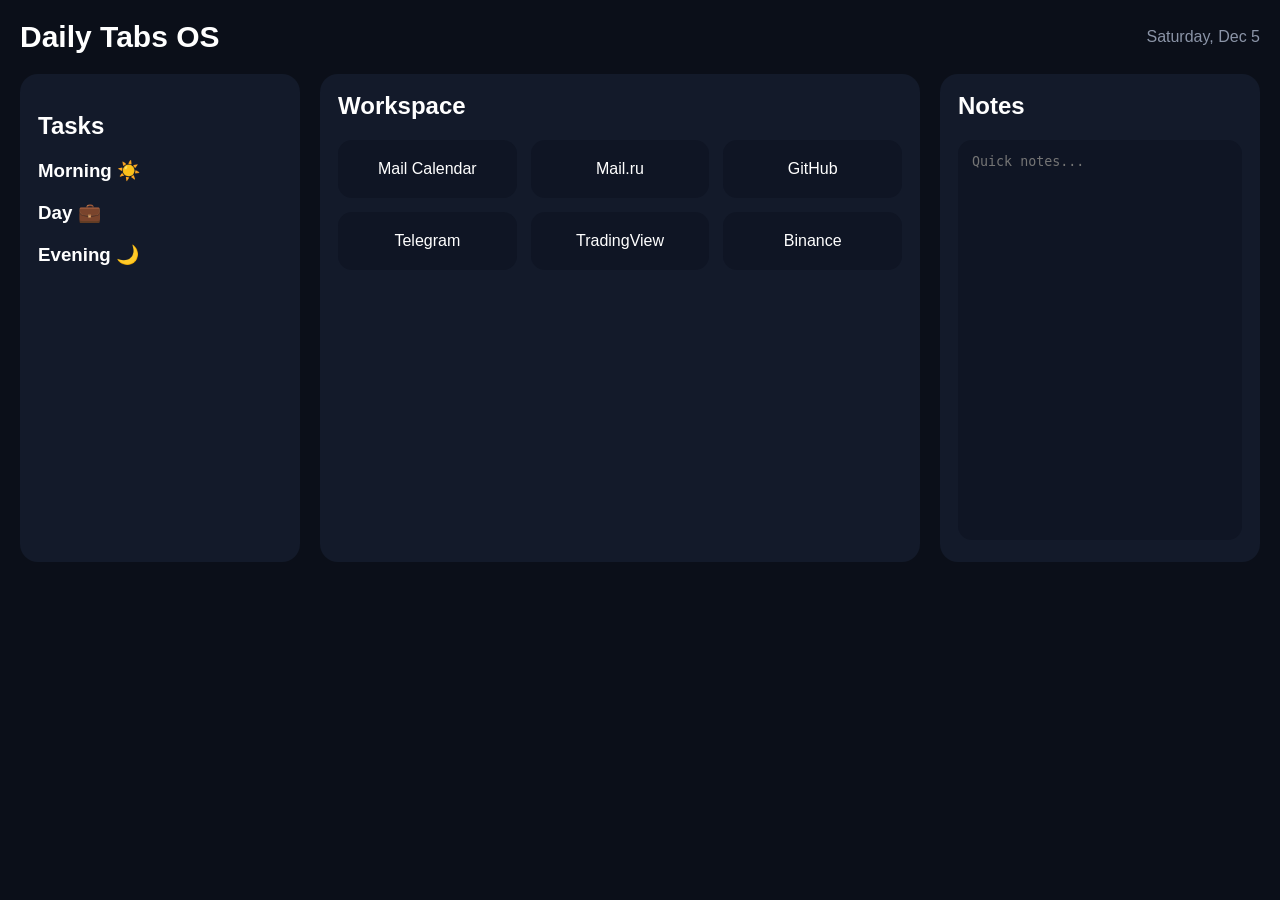
==== extension/newtab.html @ cea502b6 "V4 UX upgrade" ====
<!DOCTYPE html>
<html lang="en">
<head>
<meta charset="UTF-8">
<meta name="viewport" content="width=device-width,initial-scale=1.0">
<title>Daily Tabs OS</title>
<link rel="stylesheet" href="newtab.css">
</head>
<body>

<div class="app">

<header class="topbar">
<h1>Daily Tabs OS</h1>
<div id="todayDate"></div>
</header>

<div class="layout">

<aside class="sidebar">
<h2>Tasks</h2>

<div class="section">
<h3>Morning ☀️</h3>
<ul id="morningList"></ul>
</div>

<div class="section">
<h3>Day 💼</h3>
<ul id="dayList"></ul>
</div>

<div class="section">
<h3>Evening 🌙</h3>
<ul id="eveningList"></ul>
</div>
</aside>

<main class="workspace">

<h2>Workspace</h2>

<div class="grid">

<a href="https://calendar.mail.ru/" target="_blank">Mail Calendar</a>

<a href="https://mail.ru/" target="_blank">Mail.ru</a>

<a href="https://github.com/" target="_blank">GitHub</a>

<a href="https://web.telegram.org/" target="_blank">Telegram</a>

<a href="https://tradingview.com/" target="_blank">TradingView</a>

<a href="https://binance.com/" target="_blank">Binance</a>

</div>

</main>

<aside class="rightbar">
<h2>Notes</h2>
<textarea placeholder="Quick notes..."></textarea>
</aside>

</div>

</div>

<script src="newtab.js"></script>
</body>
</html>
---- extension/newtab.css ----
* {
  box-sizing: border-box;
}

body {
  margin: 0;
  background: #0b0f19;
  color: white;
  font-family: Inter, Arial, sans-serif;
}

.app {
  padding: 20px;
}

.topbar {
  display: flex;
  justify-content: space-between;
  align-items: center;
  margin-bottom: 20px;
}

.topbar h1 {
  margin: 0;
  font-size: 30px;
}

#todayDate {
  color: #8b94a7;
}

.layout {
  display: grid;
  grid-template-columns: 280px 1fr 320px;
  gap: 20px;
}

.sidebar,
.workspace,
.rightbar {
  background: #131a2a;
  border-radius: 18px;
  padding: 18px;
}

.section {
  margin-bottom: 20px;
}

.section h3,
.workspace h2,
.rightbar h2 {
  margin-top: 0;
}

ul {
  list-style: none;
  padding: 0;
}

li {
  background: #0f1524;
  padding: 10px;
  border-radius: 12px;
  margin-bottom: 8px;
}

.grid {
  display: grid;
  grid-template-columns: repeat(auto-fill, minmax(160px,1fr));
  gap: 14px;
}

.grid a {
  background: #0f1524;
  color: white;
  text-decoration: none;
  padding: 20px;
  border-radius: 14px;
  text-align: center;
  transition: 0.2s;
}

.grid a:hover {
  transform: translateY(-2px);
  background: #1b2440;
}

textarea {
  width: 100%;
  height: 400px;
  background: #0f1524;
  color: white;
  border: none;
  border-radius: 14px;
  padding: 14px;
  resize: none;
}
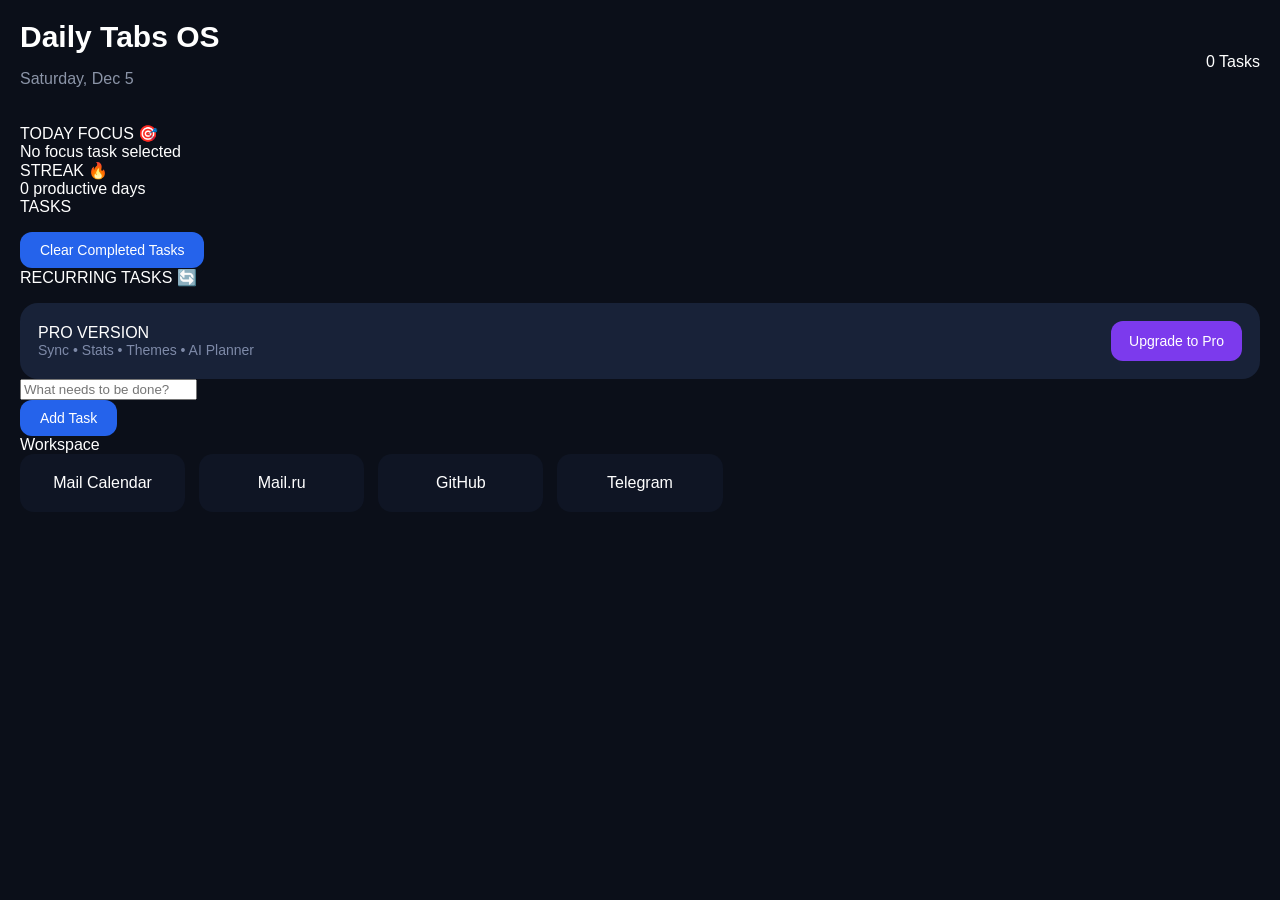
==== commit 52c7f83a: "V4 UX upgrade" ====
--- a/extension/newtab.html
+++ b/extension/newtab.html
@@ -11,59 +11,60 @@
 <div class="app">
 
 <header class="topbar">
-<h1>Daily Tabs OS</h1>
-<div id="todayDate"></div>
+  <div>
+    <h1>Daily Tabs OS</h1>
+    <p id="todayDate"></p>
+  </div>
+
+  <div class="badge" id="progressBadge">0 Tasks</div>
 </header>
 
-<div class="layout">
+<section class="card focus-card">
+  <div class="section-title">TODAY FOCUS 🎯</div>
+  <div id="focusTask">No focus task selected</div>
+</section>
 
-<aside class="sidebar">
-<h2>Tasks</h2>
+<section class="card streak-card">
+  <div class="section-title">STREAK 🔥</div>
+  <div id="streakCount">0 productive days</div>
+</section>
 
-<div class="section">
-<h3>Morning ☀️</h3>
-<ul id="morningList"></ul>
-</div>
+<section class="card tasks-card">
+  <div class="section-title">TASKS</div>
+  <ul id="taskList"></ul>
+  <button id="clearTasksBtn">Clear Completed Tasks</button>
+</section>
 
-<div class="section">
-<h3>Day 💼</h3>
-<ul id="dayList"></ul>
-</div>
+<section class="card recurring-card">
+  <div class="section-title">RECURRING TASKS 🔄</div>
+  <ul id="recurringList"></ul>
+</section>
 
-<div class="section">
-<h3>Evening 🌙</h3>
-<ul id="eveningList"></ul>
-</div>
-</aside>
+<section class="card premium-card">
+  <div>
+    <div class="section-title">PRO VERSION</div>
+    <p class="pro-text">Sync • Stats • Themes • AI Planner</p>
+  </div>
+  <button id="upgradeBtn">Upgrade to Pro</button>
+</section>
 
-<main class="workspace">
+<section class="card add-card">
+  <input id="taskInput" placeholder="What needs to be done?">
+  <div class="row">
+    <button id="addTaskBtn">Add Task</button>
+  </div>
+</section>
 
-<h2>Workspace</h2>
-
-<div class="grid">
-
-<a href="https://calendar.mail.ru/" target="_blank">Mail Calendar</a>
-
-<a href="https://mail.ru/" target="_blank">Mail.ru</a>
-
-<a href="https://github.com/" target="_blank">GitHub</a>
-
-<a href="https://web.telegram.org/" target="_blank">Telegram</a>
-
-<a href="https://tradingview.com/" target="_blank">TradingView</a>
-
-<a href="https://binance.com/" target="_blank">Binance</a>
-
-</div>
-
-</main>
-
-<aside class="rightbar">
-<h2>Notes</h2>
-<textarea placeholder="Quick notes..."></textarea>
-</aside>
-
-</div>
+<section class="card workspace-card">
+  <div class="section-title">Workspace</div>
+  <div class="grid" id="workspaceGrid">
+    <!-- Example Links -->
+    <a href="https://calendar.mail.ru/" target="_blank">Mail Calendar</a>
+    <a href="https://mail.ru/" target="_blank">Mail.ru</a>
+    <a href="https://github.com/" target="_blank">GitHub</a>
+    <a href="https://web.telegram.org/" target="_blank">Telegram</a>
+  </div>
+</section>
 
 </div>
 
--- a/extension/newtab.css
+++ b/extension/newtab.css
@@ -31,7 +31,7 @@
 
 .layout {
   display: grid;
-  grid-template-columns: 280px 1fr 320px;
+  grid-template-columns: 280px 1fr;
   gap: 20px;
 }
 
@@ -86,13 +86,43 @@
   background: #1b2440;
 }
 
-textarea {
-  width: 100%;
-  height: 400px;
-  background: #0f1524;
+button {
+  padding: 10px 20px;
+  background: #2563eb;
   color: white;
   border: none;
-  border-radius: 14px;
-  padding: 14px;
-  resize: none;
+  border-radius: 12px;
+  cursor: pointer;
+  font-size: 14px;
+}
+
+button:hover {
+  background: #7c3aed;
+}
+
+.premium-card {
+  background: #182238;
+  border-radius: 18px;
+  padding: 18px;
+  display: flex;
+  justify-content: space-between;
+  align-items: center;
+}
+
+.pro-text {
+  font-size: 14px;
+  color: #7e8aa8;
+  margin: 0;
+}
+
+#upgradeBtn {
+  background: #7c3aed;
+  border-radius: 12px;
+  padding: 12px 18px;
+  color: white;
+  cursor: pointer;
+}
+
+#upgradeBtn:hover {
+  background: #2563eb;
 }
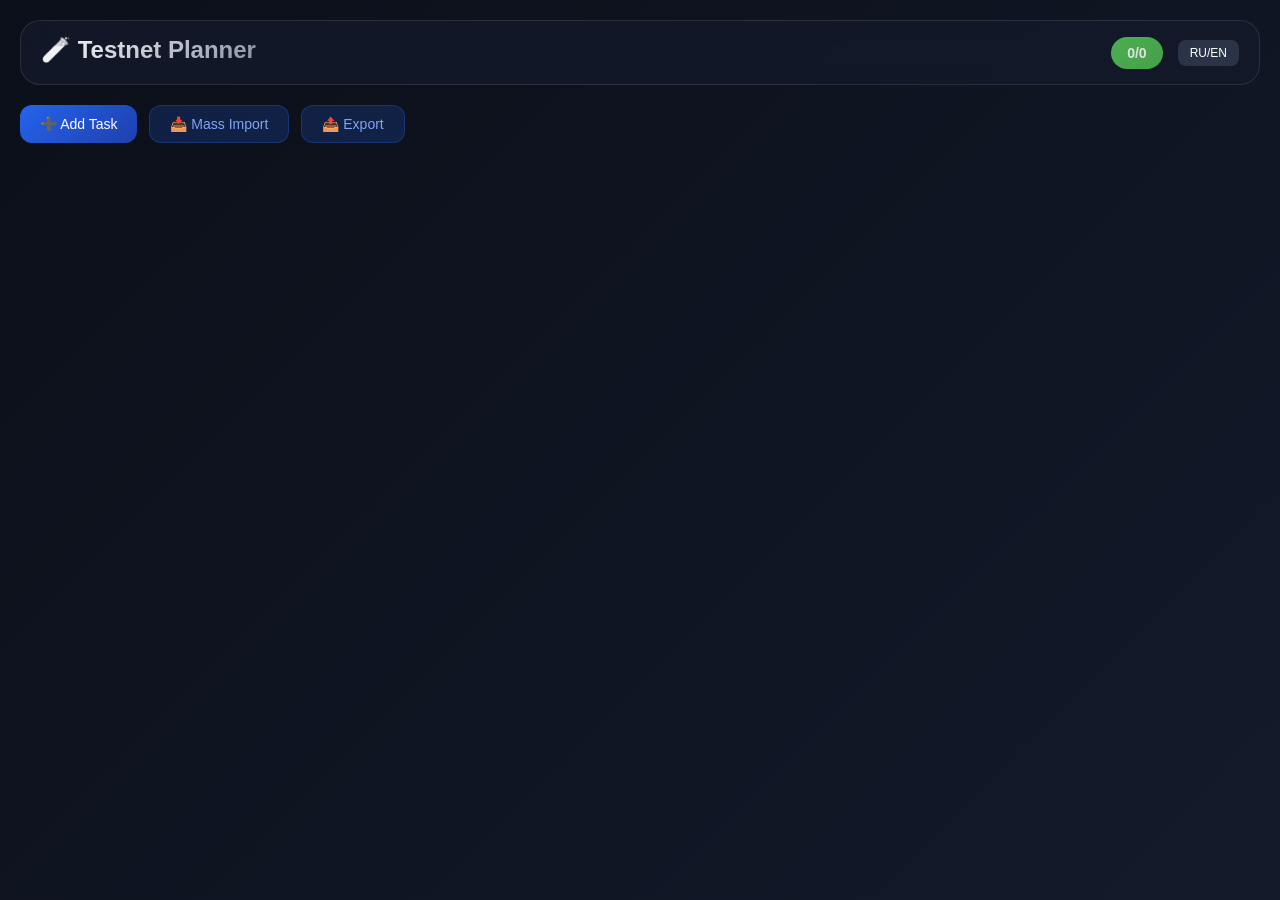
==== commit 90fe0e78: "V4 UX upgrade" ====
--- a/extension/newtab.html
+++ b/extension/newtab.html
@@ -1,73 +1,38 @@
 <!DOCTYPE html>
 <html lang="en">
 <head>
-<meta charset="UTF-8">
-<meta name="viewport" content="width=device-width,initial-scale=1.0">
-<title>Daily Tabs OS</title>
-<link rel="stylesheet" href="newtab.css">
+  <meta charset="UTF-8">
+  <meta name="viewport" content="width=device-width, initial-scale=1.0">
+  <title>Testnet Planner</title>
+  <link rel="stylesheet" href="newtab.css">
 </head>
 <body>
 
 <div class="app">
+  <!-- Верхняя панель -->
+  <header class="topbar">
+    <div>
+      <h1 id="appTitle">🧪 Testnet Planner</h1>
+      <p id="todayDate"></p>
+    </div>
+    <div class="stats">
+      <div class="badge" id="taskCounter">0/0</div>
+      <button id="langToggle" class="small-btn">RU/EN</button>
+    </div>
+  </header>
 
-<header class="topbar">
-  <div>
-    <h1>Daily Tabs OS</h1>
-    <p id="todayDate"></p>
+  <!-- Кнопки управления -->
+  <div class="action-bar">
+    <button id="addTaskBtn" class="primary-btn">➕ <span id="addBtnText">Add Task</span></button>
+    <button id="massImportBtn" class="secondary-btn">📥 <span id="importBtnText">Mass Import</span></button>
+    <button id="exportBtn" class="secondary-btn">📤 <span id="exportBtnText">Export</span></button>
   </div>
 
-  <div class="badge" id="progressBadge">0 Tasks</div>
-</header>
-
-<section class="card focus-card">
-  <div class="section-title">TODAY FOCUS 🎯</div>
-  <div id="focusTask">No focus task selected</div>
-</section>
-
-<section class="card streak-card">
-  <div class="section-title">STREAK 🔥</div>
-  <div id="streakCount">0 productive days</div>
-</section>
-
-<section class="card tasks-card">
-  <div class="section-title">TASKS</div>
-  <ul id="taskList"></ul>
-  <button id="clearTasksBtn">Clear Completed Tasks</button>
-</section>
-
-<section class="card recurring-card">
-  <div class="section-title">RECURRING TASKS 🔄</div>
-  <ul id="recurringList"></ul>
-</section>
-
-<section class="card premium-card">
-  <div>
-    <div class="section-title">PRO VERSION</div>
-    <p class="pro-text">Sync • Stats • Themes • AI Planner</p>
-  </div>
-  <button id="upgradeBtn">Upgrade to Pro</button>
-</section>
-
-<section class="card add-card">
-  <input id="taskInput" placeholder="What needs to be done?">
-  <div class="row">
-    <button id="addTaskBtn">Add Task</button>
-  </div>
-</section>
-
-<section class="card workspace-card">
-  <div class="section-title">Workspace</div>
-  <div class="grid" id="workspaceGrid">
-    <!-- Example Links -->
-    <a href="https://calendar.mail.ru/" target="_blank">Mail Calendar</a>
-    <a href="https://mail.ru/" target="_blank">Mail.ru</a>
-    <a href="https://github.com/" target="_blank">GitHub</a>
-    <a href="https://web.telegram.org/" target="_blank">Telegram</a>
-  </div>
-</section>
-
+  <!-- Сетка задач (два ряда) -->
+  <div class="tasks-grid" id="tasksGrid"></div>
 </div>
 
+<script src="shared.js"></script>
 <script src="newtab.js"></script>
 </body>
 </html>
--- a/extension/newtab.css
+++ b/extension/newtab.css
@@ -1,128 +1,232 @@
 * {
+  margin: 0;
+  padding: 0;
   box-sizing: border-box;
 }
 
 body {
-  margin: 0;
-  background: #0b0f19;
+  font-family: -apple-system, BlinkMacSystemFont, 'Segoe UI', 'Inter', Arial, sans-serif;
+  background: linear-gradient(135deg, #0b0f19 0%, #131a2a 100%);
+  color: #e0e0e0;
+  min-height: 100vh;
+}
+
+.app {
+  max-width: 1400px;
+  margin: 0 auto;
+  padding: 20px;
+}
+
+/* Верхняя панель */
+.topbar {
+  display: flex;
+  justify-content: space-between;
+  align-items: center;
+  padding: 15px 20px;
+  background: rgba(19, 26, 42, 0.8);
+  backdrop-filter: blur(10px);
+  border-radius: 20px;
+  margin-bottom: 20px;
+  border: 1px solid rgba(255,255,255,0.1);
+}
+
+.topbar h1 {
+  font-size: 24px;
+  background: linear-gradient(135deg, #fff, #8b94a7);
+  -webkit-background-clip: text;
+  background-clip: text;
+  color: transparent;
+}
+
+.topbar p {
+  margin-top: 5px;
+  font-size: 12px;
+  color: #8b94a7;
+}
+
+.stats {
+  display: flex;
+  gap: 15px;
+  align-items: center;
+}
+
+.badge {
+  background: linear-gradient(135deg, #4CAF50, #45a049);
+  padding: 8px 16px;
+  border-radius: 30px;
+  font-weight: bold;
+  font-size: 14px;
+}
+
+/* Кнопки */
+.action-bar {
+  display: flex;
+  gap: 12px;
+  margin-bottom: 25px;
+  flex-wrap: wrap;
+}
+
+.primary-btn, .secondary-btn {
+  padding: 10px 20px;
+  border: none;
+  border-radius: 12px;
+  cursor: pointer;
+  font-size: 14px;
+  font-weight: 500;
+  transition: all 0.2s;
+}
+
+.primary-btn {
+  background: linear-gradient(135deg, #2563eb, #1e40af);
   color: white;
-  font-family: Inter, Arial, sans-serif;
-}
-
-.app {
-  padding: 20px;
-}
-
-.topbar {
-  display: flex;
-  justify-content: space-between;
-  align-items: center;
-  margin-bottom: 20px;
-}
-
-.topbar h1 {
-  margin: 0;
-  font-size: 30px;
-}
-
-#todayDate {
-  color: #8b94a7;
-}
-
-.layout {
-  display: grid;
-  grid-template-columns: 280px 1fr;
-  gap: 20px;
-}
-
-.sidebar,
-.workspace,
-.rightbar {
-  background: #131a2a;
-  border-radius: 18px;
-  padding: 18px;
-}
-
-.section {
-  margin-bottom: 20px;
-}
-
-.section h3,
-.workspace h2,
-.rightbar h2 {
-  margin-top: 0;
-}
-
-ul {
-  list-style: none;
-  padding: 0;
-}
-
-li {
-  background: #0f1524;
-  padding: 10px;
-  border-radius: 12px;
-  margin-bottom: 8px;
-}
-
-.grid {
-  display: grid;
-  grid-template-columns: repeat(auto-fill, minmax(160px,1fr));
-  gap: 14px;
-}
-
-.grid a {
-  background: #0f1524;
-  color: white;
-  text-decoration: none;
-  padding: 20px;
-  border-radius: 14px;
-  text-align: center;
-  transition: 0.2s;
-}
-
-.grid a:hover {
+}
+
+.primary-btn:hover {
   transform: translateY(-2px);
-  background: #1b2440;
-}
-
-button {
-  padding: 10px 20px;
-  background: #2563eb;
+  box-shadow: 0 5px 15px rgba(37, 99, 235, 0.3);
+}
+
+.secondary-btn {
+  background: rgba(37, 99, 235, 0.2);
+  color: #81a4f5;
+  border: 1px solid rgba(37, 99, 235, 0.3);
+}
+
+.secondary-btn:hover {
+  background: rgba(37, 99, 235, 0.4);
+  transform: translateY(-1px);
+}
+
+.small-btn {
+  background: #2a3348;
   color: white;
   border: none;
-  border-radius: 12px;
-  cursor: pointer;
-  font-size: 14px;
-}
-
-button:hover {
-  background: #7c3aed;
-}
-
-.premium-card {
-  background: #182238;
-  border-radius: 18px;
-  padding: 18px;
+  border-radius: 8px;
+  padding: 6px 12px;
+  cursor: pointer;
+  font-size: 12px;
+}
+
+.small-btn:hover {
+  background: #3a445c;
+}
+
+/* Сетка задач (два ряда = grid с auto-fill) */
+.tasks-grid {
+  display: grid;
+  grid-template-columns: repeat(auto-fill, minmax(320px, 1fr));
+  gap: 16px;
+  margin-top: 10px;
+}
+
+/* Карточка задачи */
+.task-card {
+  background: rgba(19, 26, 42, 0.9);
+  backdrop-filter: blur(5px);
+  border-radius: 16px;
+  padding: 16px;
+  cursor: pointer;
+  transition: all 0.2s;
+  border: 1px solid rgba(255,255,255,0.08);
+  position: relative;
+}
+
+.task-card:hover {
+  transform: translateY(-3px);
+  border-color: rgba(37, 99, 235, 0.5);
+  box-shadow: 0 8px 20px rgba(0,0,0,0.3);
+}
+
+/* Новые задачи (не выполненные) */
+.task-card.new {
+  background: linear-gradient(135deg, #1a1f2e, #131a2a);
+  border-left: 4px solid #ffc107;
+}
+
+/* Выполненные задачи — зелёные */
+.task-card.completed {
+  background: linear-gradient(135deg, #1a2a1a, #0f1a0f);
+  border-left: 4px solid #4CAF50;
+  opacity: 0.85;
+}
+
+.task-card.completed .task-title {
+  text-decoration: line-through;
+  color: #8b94a7;
+}
+
+.task-header {
   display: flex;
   justify-content: space-between;
-  align-items: center;
-}
-
-.pro-text {
-  font-size: 14px;
-  color: #7e8aa8;
-  margin: 0;
-}
-
-#upgradeBtn {
-  background: #7c3aed;
-  border-radius: 12px;
-  padding: 12px 18px;
-  color: white;
-  cursor: pointer;
-}
-
-#upgradeBtn:hover {
-  background: #2563eb;
+  align-items: flex-start;
+  margin-bottom: 12px;
+}
+
+.task-title {
+  font-size: 15px;
+  font-weight: 600;
+  color: #e0e0e0;
+  word-break: break-word;
+  flex: 1;
+  margin-right: 10px;
+}
+
+.task-category {
+  font-size: 10px;
+  padding: 3px 8px;
+  background: rgba(37, 99, 235, 0.3);
+  border-radius: 20px;
+  color: #81a4f5;
+  text-transform: uppercase;
+}
+
+.task-footer {
+  display: flex;
+  justify-content: space-between;
+  align-items: center;
+  margin-top: 12px;
+  font-size: 11px;
+  color: #8b94a7;
+}
+
+.checkbox-icon {
+  width: 20px;
+  height: 20px;
+  border-radius: 6px;
+  background: rgba(255,255,255,0.1);
+  display: inline-flex;
+  align-items: center;
+  justify-content: center;
+  transition: all 0.2s;
+}
+
+.task-card.completed .checkbox-icon {
+  background: #4CAF50;
+}
+
+.delete-task {
+  background: none;
+  border: none;
+  color: #dc2626;
+  cursor: pointer;
+  font-size: 16px;
+  padding: 0 5px;
+  opacity: 0.6;
+  transition: opacity 0.2s;
+}
+
+.delete-task:hover {
+  opacity: 1;
+}
+
+/* Скролл */
+::-webkit-scrollbar {
+  width: 8px;
+}
+::-webkit-scrollbar-track {
+  background: #1a1f2e;
+}
+::-webkit-scrollbar-thumb {
+  background: #4CAF50;
+  border-radius: 4px;
 }
